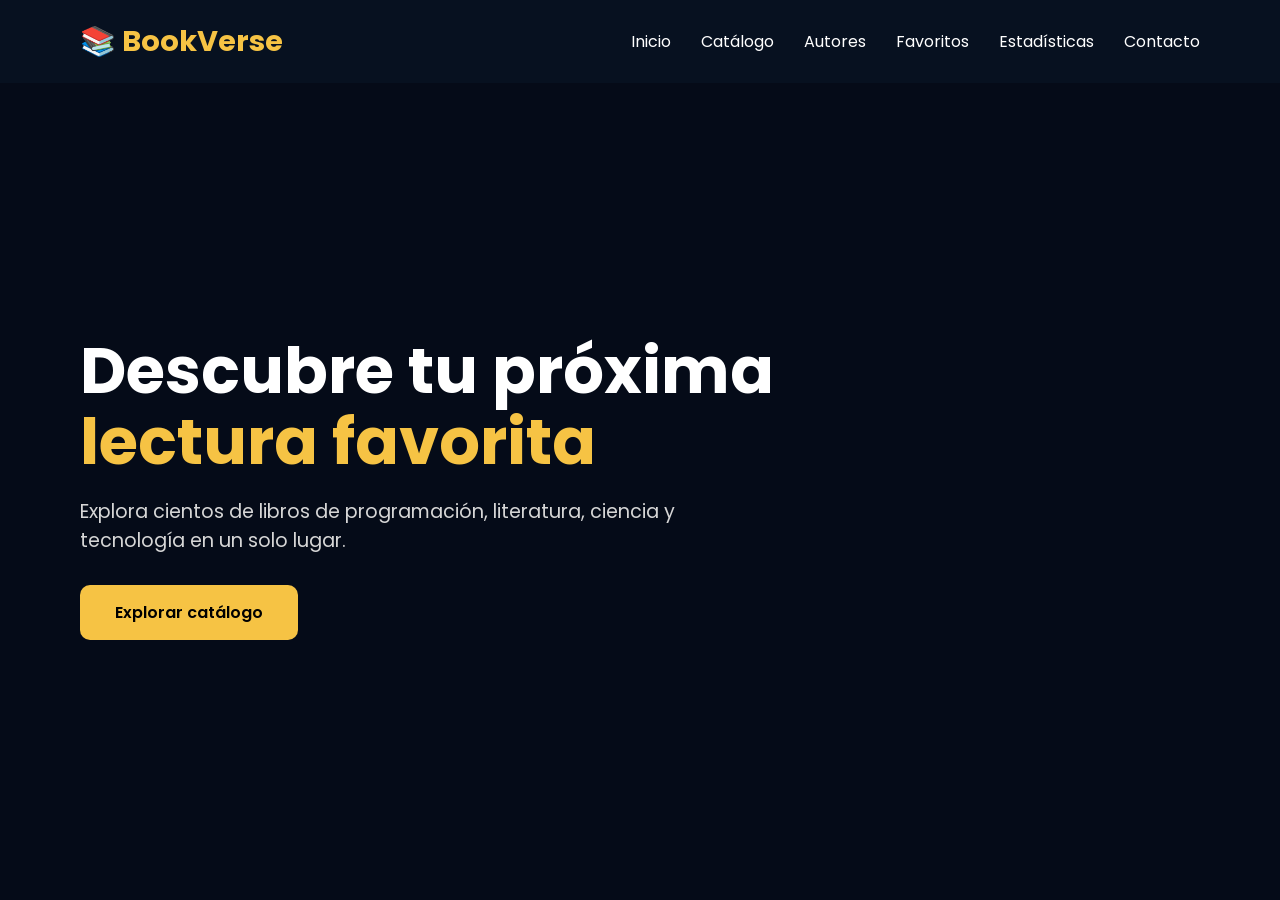
==== index.html @ c9e6c954 "Agregación de XML y esquemas XSD" ====
<!DOCTYPE html>
<html lang="es">
<head>
    <meta charset="UTF-8">
    <meta name="viewport" content="width=device-width, initial-scale=1.0">
    <title>BookVerse | Inicio</title>

    <link rel="stylesheet" href="css/estilos.css">

    <!-- Google Fonts -->
    <link href="https://fonts.googleapis.com/css2?family=Poppins:wght@300;400;500;600;700&display=swap" rel="stylesheet">
</head>

<body>

    <!-- NAVBAR -->
    <header>
        <nav class="navbar">

            <div class="logo">
                📚 BookVerse
            </div>

            <ul class="menu">
                <li><a href="index.html">Inicio</a></li>
                <li><a href="catalogo.html">Catálogo</a></li>
                <li><a href="autores.html">Autores</a></li>
                <li><a href="favoritos.html">Favoritos</a></li>
                <li><a href="estadisticas.html">Estadísticas</a></li>
                <li><a href="contacto.html">Contacto</a></li>
            </ul>

        </nav>
    </header>

    <!-- HERO -->
    <section class="hero">

        <div class="hero-content">

            <h1>
                Descubre tu próxima
                <span>lectura favorita</span>
            </h1>

            <p>
                Explora cientos de libros de programación,
                literatura, ciencia y tecnología en un solo lugar.
            </p>

            <a href="catalogo.html" class="btn">
                Explorar catálogo
            </a>

        </div>

    </section>

</body>
</html>
---- css/estilos.css ----
*{
    margin:0;
    padding:0;
    box-sizing:border-box;
}

body{
    font-family:'Poppins', sans-serif;
    background:#050b18;
    color:white;
}

/* NAVBAR */

.navbar{
    display:flex;
    justify-content:space-between;
    align-items:center;

    padding:20px 80px;

    background:#071120;
}

.logo{
    font-size:1.8rem;
    font-weight:700;
    color:#f6c344;
}

.menu{
    display:flex;
    gap:30px;
    list-style:none;
}

.menu a{
    text-decoration:none;
    color:white;
    transition:.3s;
}

.menu a:hover{
    color:#f6c344;
}

/* HERO */

.hero{
    min-height:calc(100vh - 90px);

    display:flex;
    align-items:center;

    padding:0 80px;

    background:
    linear-gradient(
        rgba(5,11,24,.75),
        rgba(5,11,24,.90)
    ),
    url("https://images.unsplash.com/photo-1521587760476-6c12a4b040da");

    background-size:cover;
    background-position:center;
}

.hero-content{
    max-width:700px;
}

.hero h1{
    font-size:4rem;
    line-height:1.1;
    margin-bottom:20px;
}

.hero span{
    color:#f6c344;
}

.hero p{
    font-size:1.2rem;
    margin-bottom:30px;
    color:#d6d6d6;
}

.btn{
    display:inline-block;

    background:#f6c344;
    color:black;

    padding:15px 35px;

    border-radius:10px;

    text-decoration:none;
    font-weight:600;

    transition:.3s;
}

.btn:hover{
    transform:translateY(-3px);
}
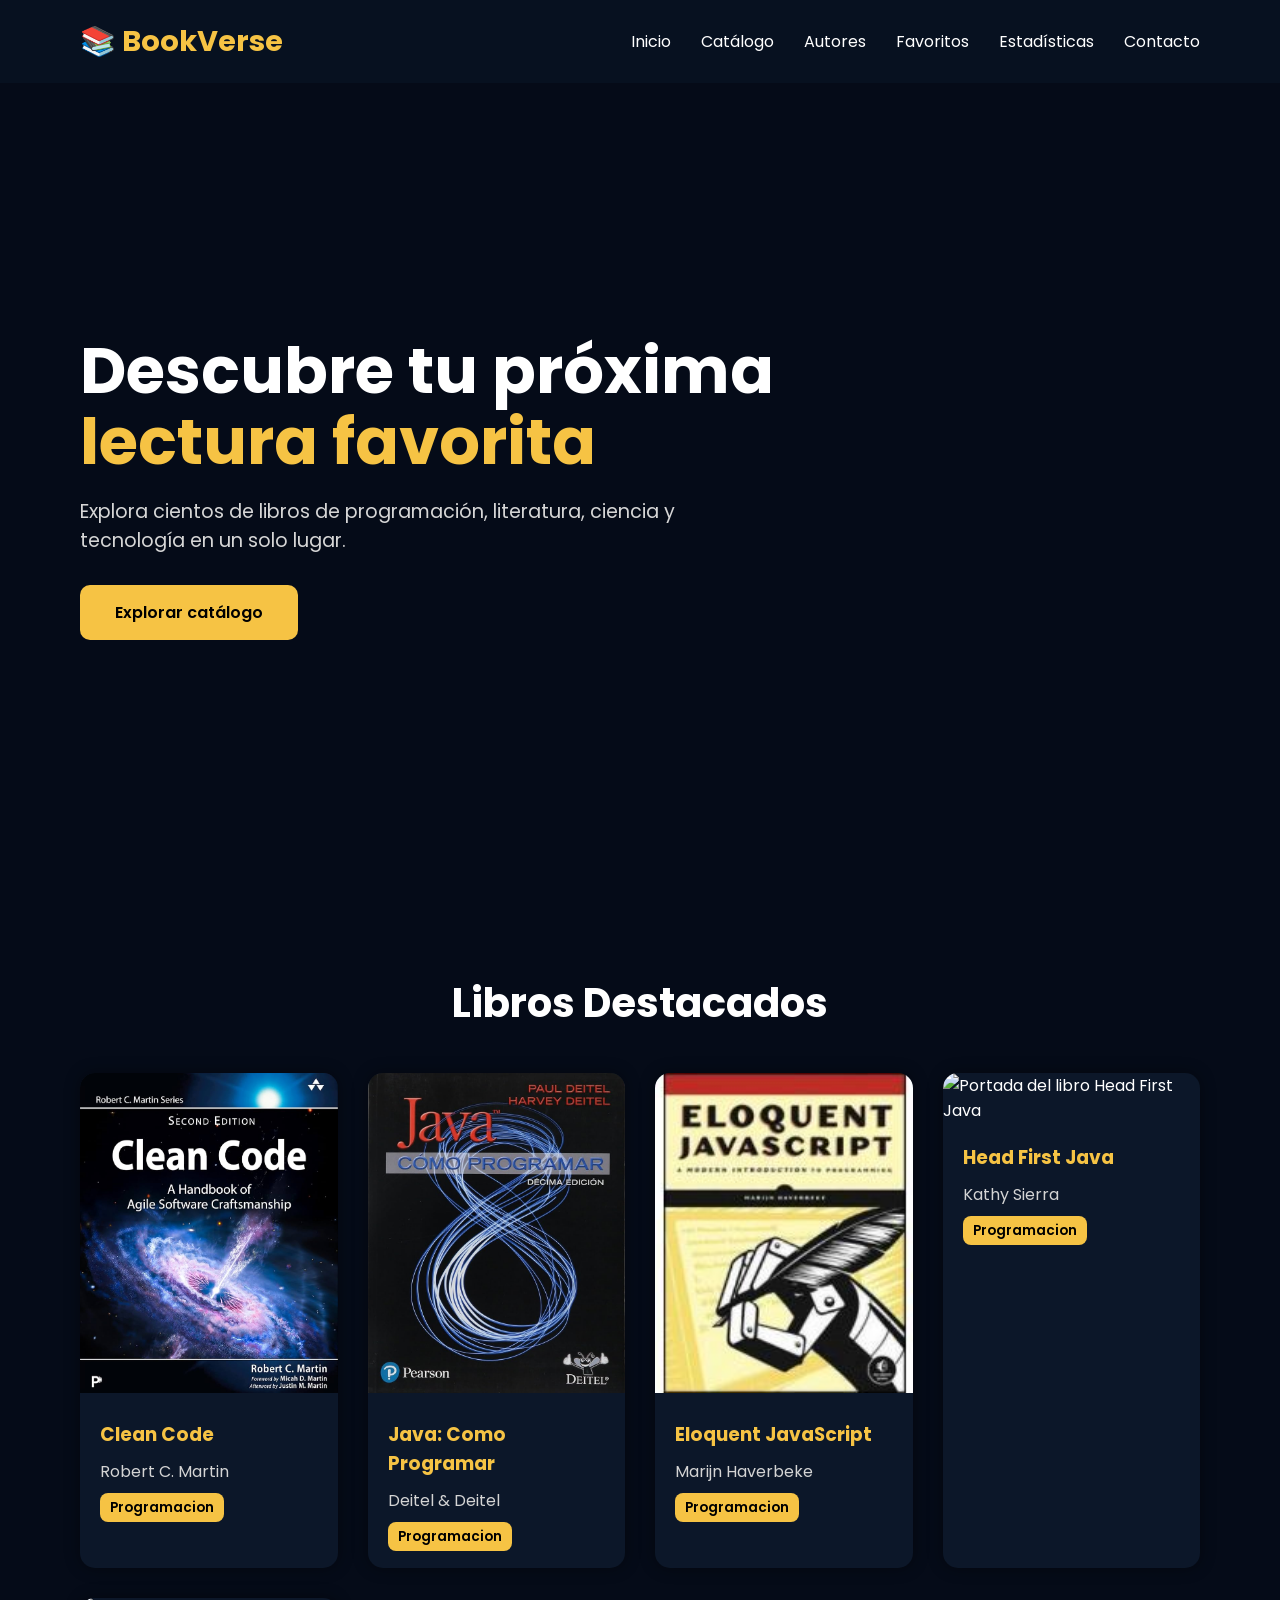
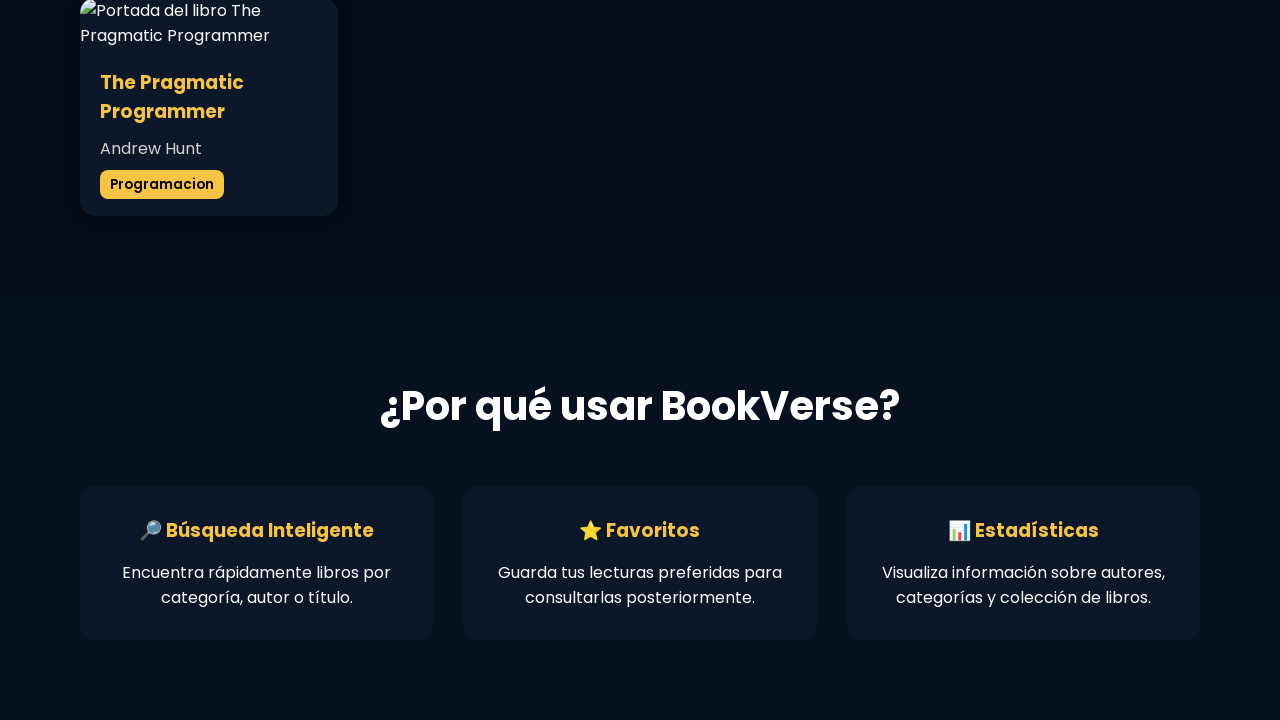
==== commit 484b3342: "pagina de inicio completa" ====
--- a/index.html
+++ b/index.html
@@ -55,6 +55,50 @@
         </div>
 
     </section>
+    <section class="destacados">
+
+    <h2>Libros Destacados</h2>
+
+    <div id="contenedor-libros"></div>
+
+   </section>
+   <section class="beneficios">
+
+    <h2>¿Por qué usar BookVerse?</h2>
+
+    <div class="contenedor-beneficios">
+
+        <article class="beneficio">
+            <h3>🔎 Búsqueda Inteligente</h3>
+            <p>
+                Encuentra rápidamente libros por categoría,
+                autor o título.
+            </p>
+        </article>
+
+        <article class="beneficio">
+            <h3>⭐ Favoritos</h3>
+            <p>
+                Guarda tus lecturas preferidas para
+                consultarlas posteriormente.
+            </p>
+        </article>
+
+        <article class="beneficio">
+            <h3>📊 Estadísticas</h3>
+            <p>
+                Visualiza información sobre autores,
+                categorías y colección de libros.
+            </p>
+        </article>
+
+    </div>
+
+</section>
+
+<script src="js/datos.js"></script>
+<script src="js/index.js"></script>
+
 
 </body>
 </html>
--- a/css/estilos.css
+++ b/css/estilos.css
@@ -103,4 +103,103 @@
 
 .btn:hover{
     transform:translateY(-3px);
+}
+
+/* LIBROS DESTACADOS */
+
+
+.destacados{
+    padding:80px;
+}
+
+.destacados h2{
+    font-size:2.5rem;
+    margin-bottom:40px;
+    text-align:center;
+}
+
+#contenedor-libros{
+    display:grid;
+    grid-template-columns:repeat(auto-fit,minmax(220px,1fr));
+    gap:30px;
+}
+
+.tarjeta-libro{
+    background:#0c1729;
+
+    border-radius:15px;
+
+    overflow:hidden;
+
+    transition:.3s;
+
+    box-shadow:0 0 15px rgba(0,0,0,.4);
+}
+
+.tarjeta-libro:hover{
+    transform:translateY(-10px);
+}
+
+.tarjeta-libro img{
+    width:100%;
+    height:320px;
+    object-fit:cover;
+}
+
+.info-libro{
+    padding:20px;
+}
+
+.info-libro h3{
+    margin-bottom:10px;
+    color:#f6c344;
+}
+
+.info-libro p{
+    color:#d4d4d4;
+    margin-bottom:10px;
+}
+
+.info-libro span{
+    background:#f6c344;
+
+    color:black;
+
+    padding:5px 10px;
+
+    border-radius:8px;
+
+    font-size:.85rem;
+
+    font-weight:600;
+}
+/* BENEFICIOS */
+
+.beneficios{
+    padding:80px;
+    background:#071120;
+}
+
+.beneficios h2{
+    text-align:center;
+    margin-bottom:50px;
+    font-size:2.5rem;
+}
+
+.contenedor-beneficios{
+    display:grid;
+    grid-template-columns:repeat(auto-fit,minmax(250px,1fr));
+    gap:30px;
+}
+
+.beneficio{
+    background:#0c1729;
+    padding:30px;
+    border-radius:15px;
+    text-align:center;
+}
+
+.beneficio h3{
+    margin-bottom:15px;
+    color:#f6c344;
 }
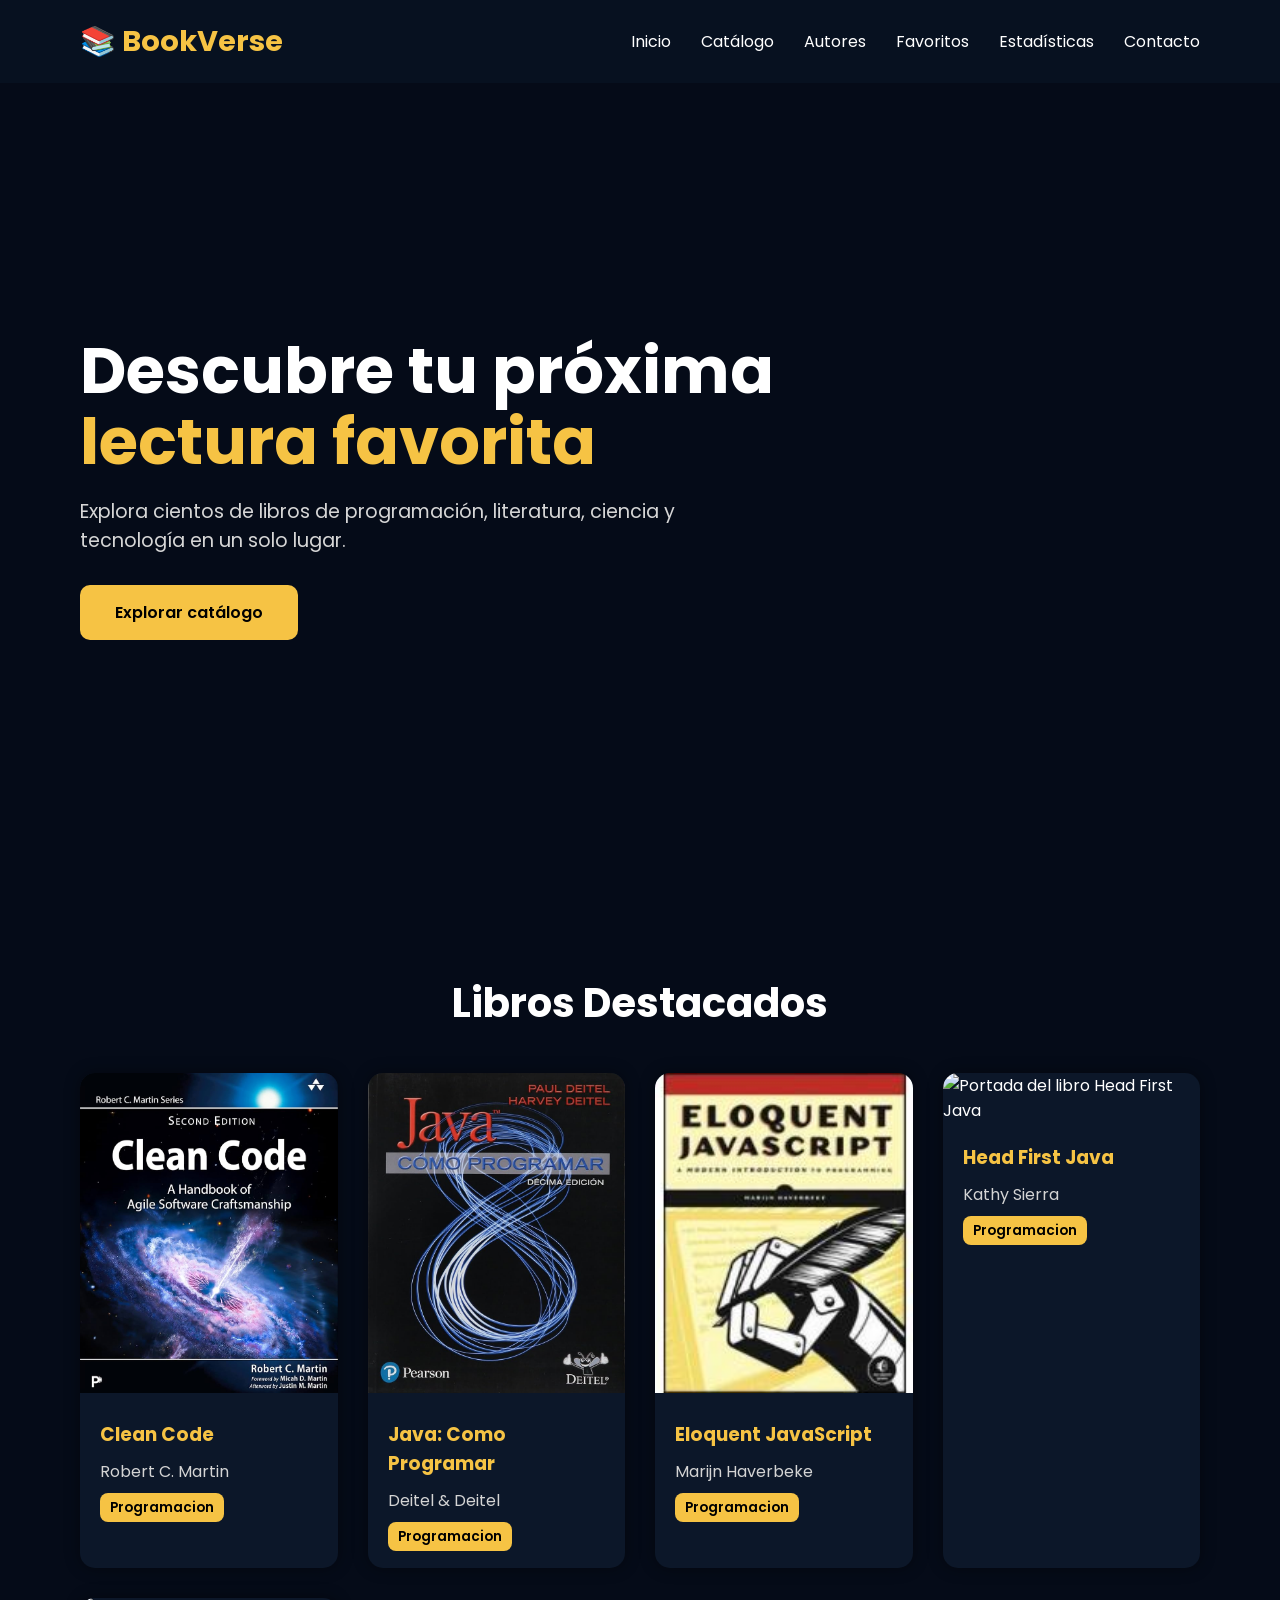
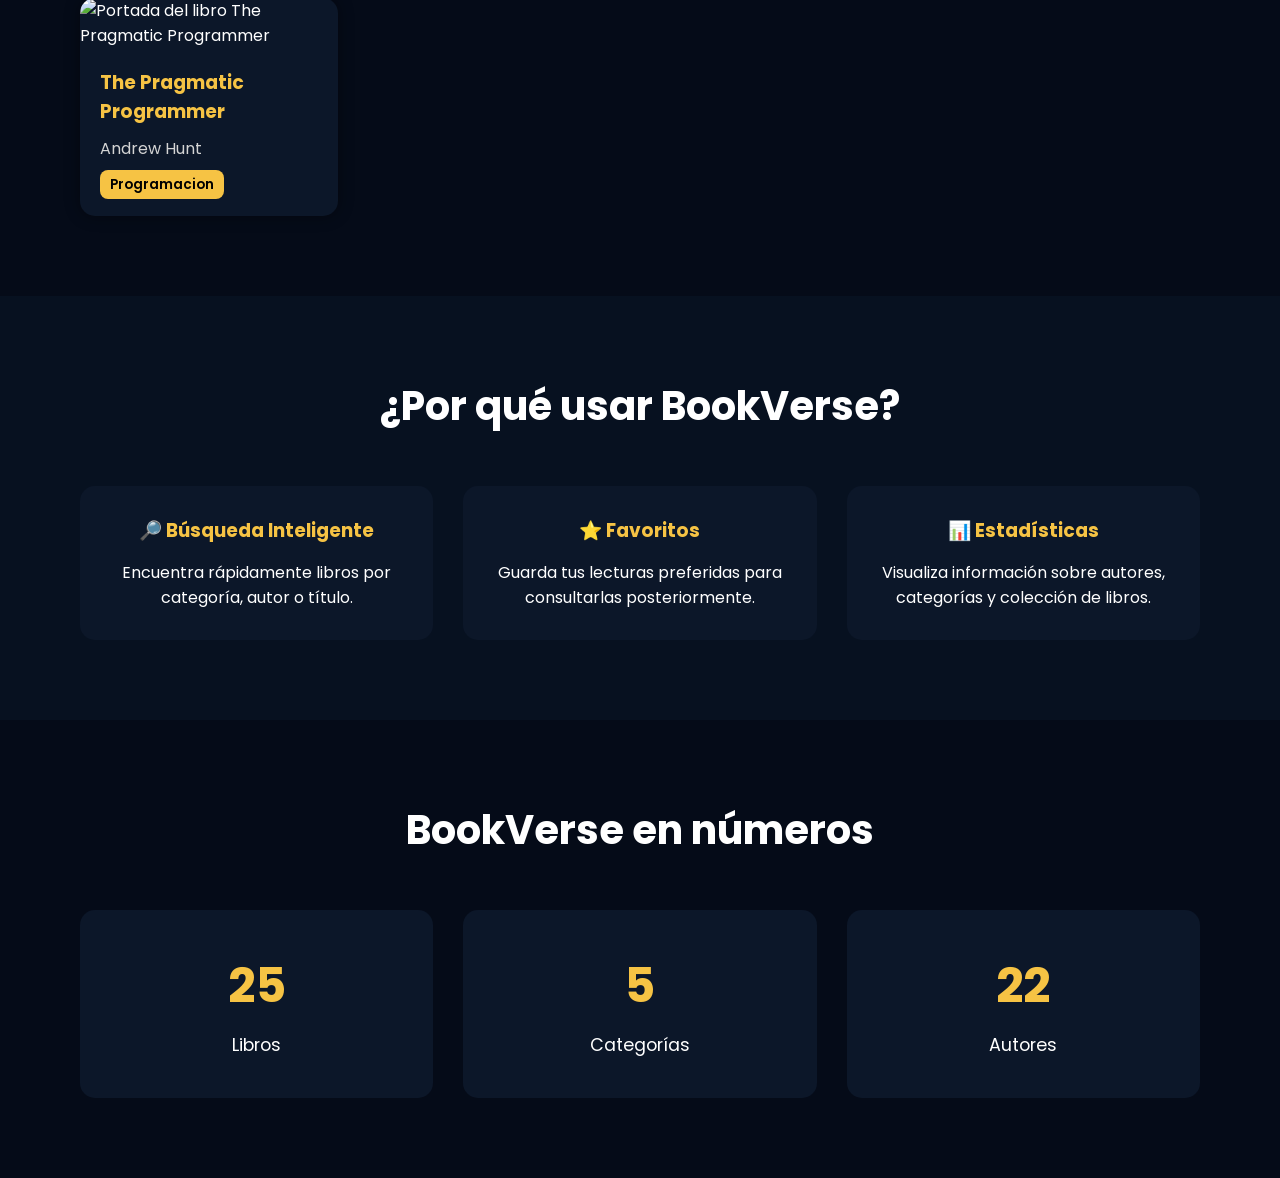
==== commit 2c7b1789: "filtros y buscador en catalogo" ====
--- a/index.html
+++ b/index.html
@@ -94,7 +94,34 @@
 
     </div>
 
+    </section>
+
+    <section class="estadisticas">
+
+    <h2>BookVerse en números</h2>
+
+    <div class="contenedor-estadisticas">
+
+        <article class="estadistica">
+            <h3 id="totalLibros"></h3>
+            <p>Libros</p>
+        </article>
+
+        <article class="estadistica">
+            <h3 id="totalCategorias"></h3>
+            <p>Categorías</p>
+        </article>
+
+        <article class="estadistica">
+            <h3 id="totalAutores"></h3>
+            <p>Autores</p>
+        </article>
+
+    </div>
+
 </section>
+
+
 
 <script src="js/datos.js"></script>
 <script src="js/index.js"></script>
--- a/css/estilos.css
+++ b/css/estilos.css
@@ -202,4 +202,102 @@
 .beneficio h3{
     margin-bottom:15px;
     color:#f6c344;
+}
+/* ESTADISTICAS */
+
+.estadisticas{
+    padding:80px;
+}
+
+.estadisticas h2{
+    text-align:center;
+    margin-bottom:50px;
+    font-size:2.5rem;
+}
+
+.contenedor-estadisticas{
+    display:grid;
+    grid-template-columns:repeat(auto-fit,minmax(200px,1fr));
+    gap:30px;
+}
+
+.estadistica{
+    background:#0c1729;
+    border-radius:15px;
+    padding:40px;
+    text-align:center;
+}
+
+.estadistica h3{
+    font-size:3rem;
+    color:#f6c344;
+    margin-bottom:10px;
+}
+
+.estadistica p{
+    font-size:1.1rem;
+}
+/* ====================== */
+/* CATALOGO */
+/* ====================== */
+
+.catalogo-header{
+    text-align:center;
+    padding:60px 20px;
+}
+
+.catalogo-header h1{
+    font-size:3rem;
+    margin-bottom:15px;
+}
+
+.filtros{
+    display:flex;
+    justify-content:center;
+    flex-wrap:wrap;
+    gap:15px;
+
+    padding:20px;
+}
+
+.filtro-btn{
+    background:#f6c344;
+    color:black;
+
+    border:none;
+
+    padding:12px 20px;
+
+    border-radius:10px;
+
+    cursor:pointer;
+
+    font-weight:600;
+}
+
+.busqueda{
+    text-align:center;
+    margin:30px 0;
+}
+
+.busqueda input{
+    width:350px;
+    max-width:90%;
+
+    padding:12px;
+
+    border-radius:10px;
+
+    border:none;
+}
+
+#catalogo-libros{
+    display:grid;
+
+    grid-template-columns:
+    repeat(auto-fit,minmax(220px,1fr));
+
+    gap:30px;
+
+    padding:60px;
 }
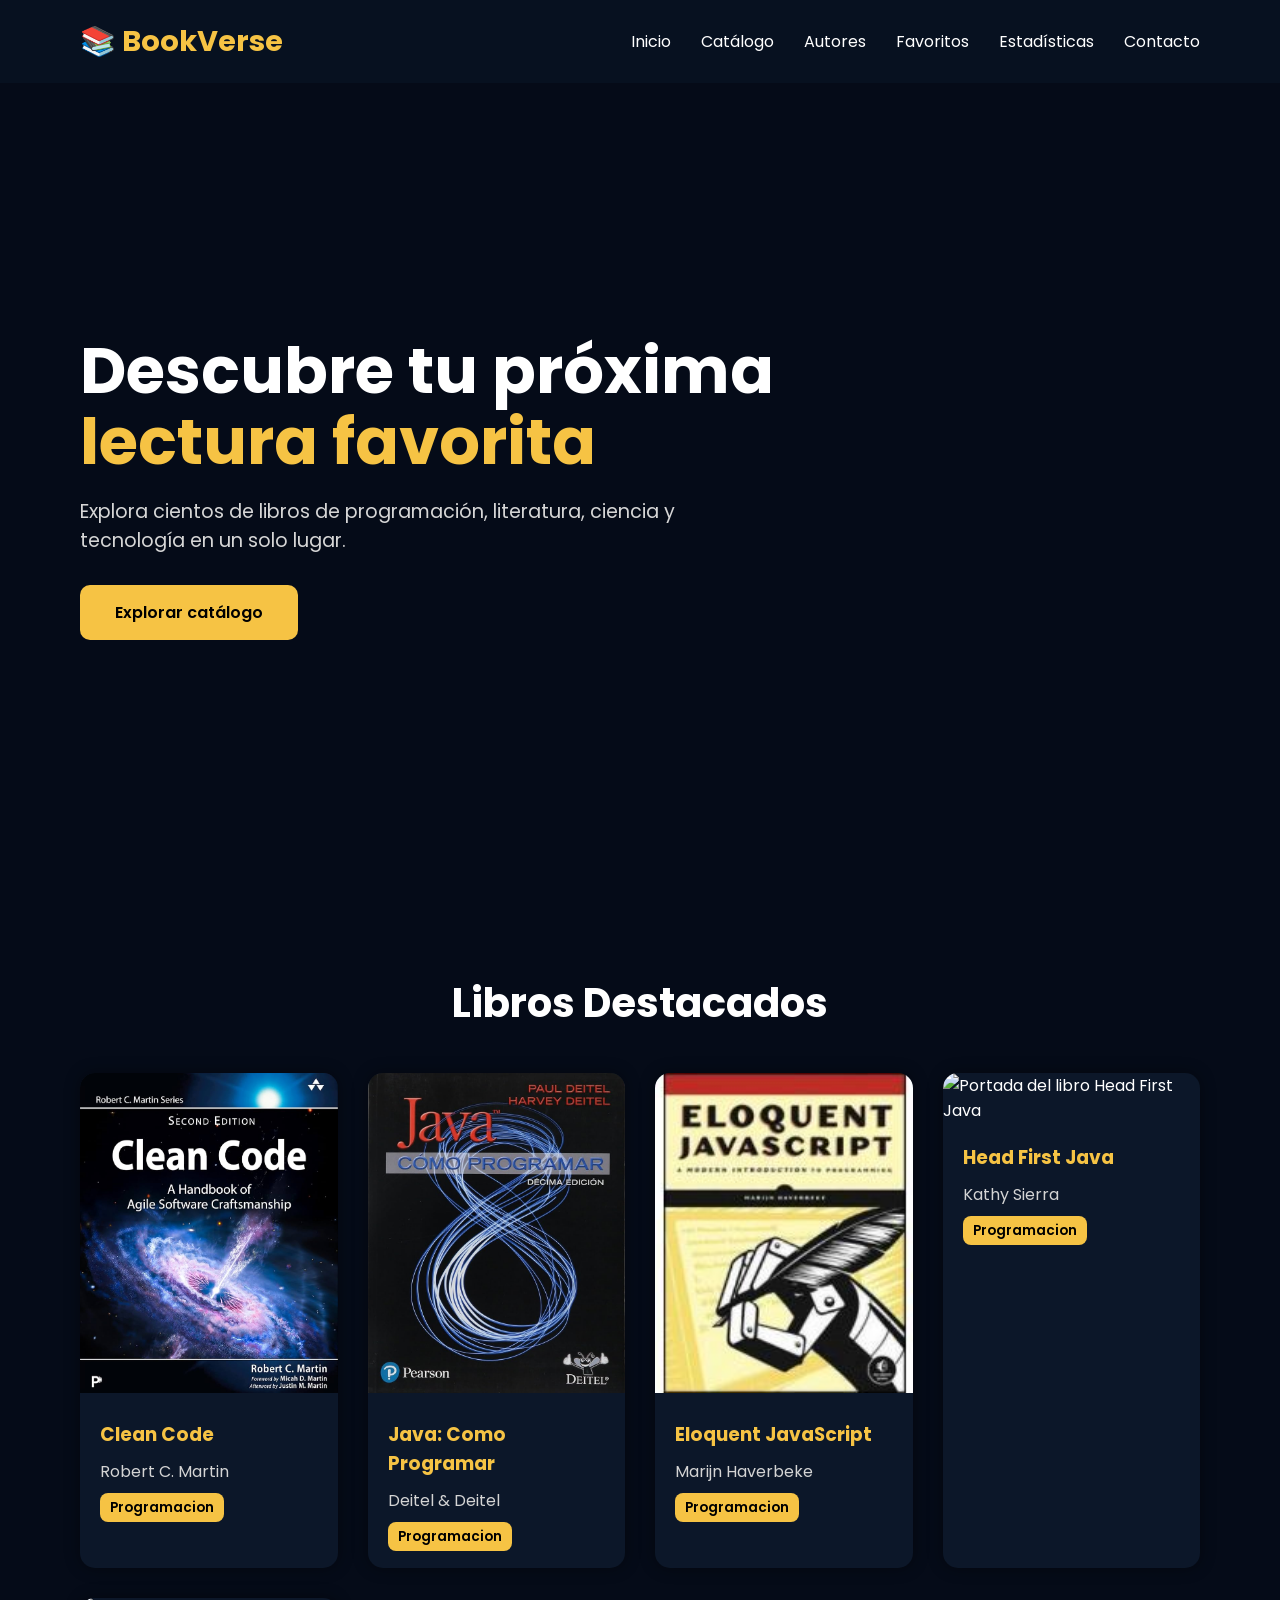
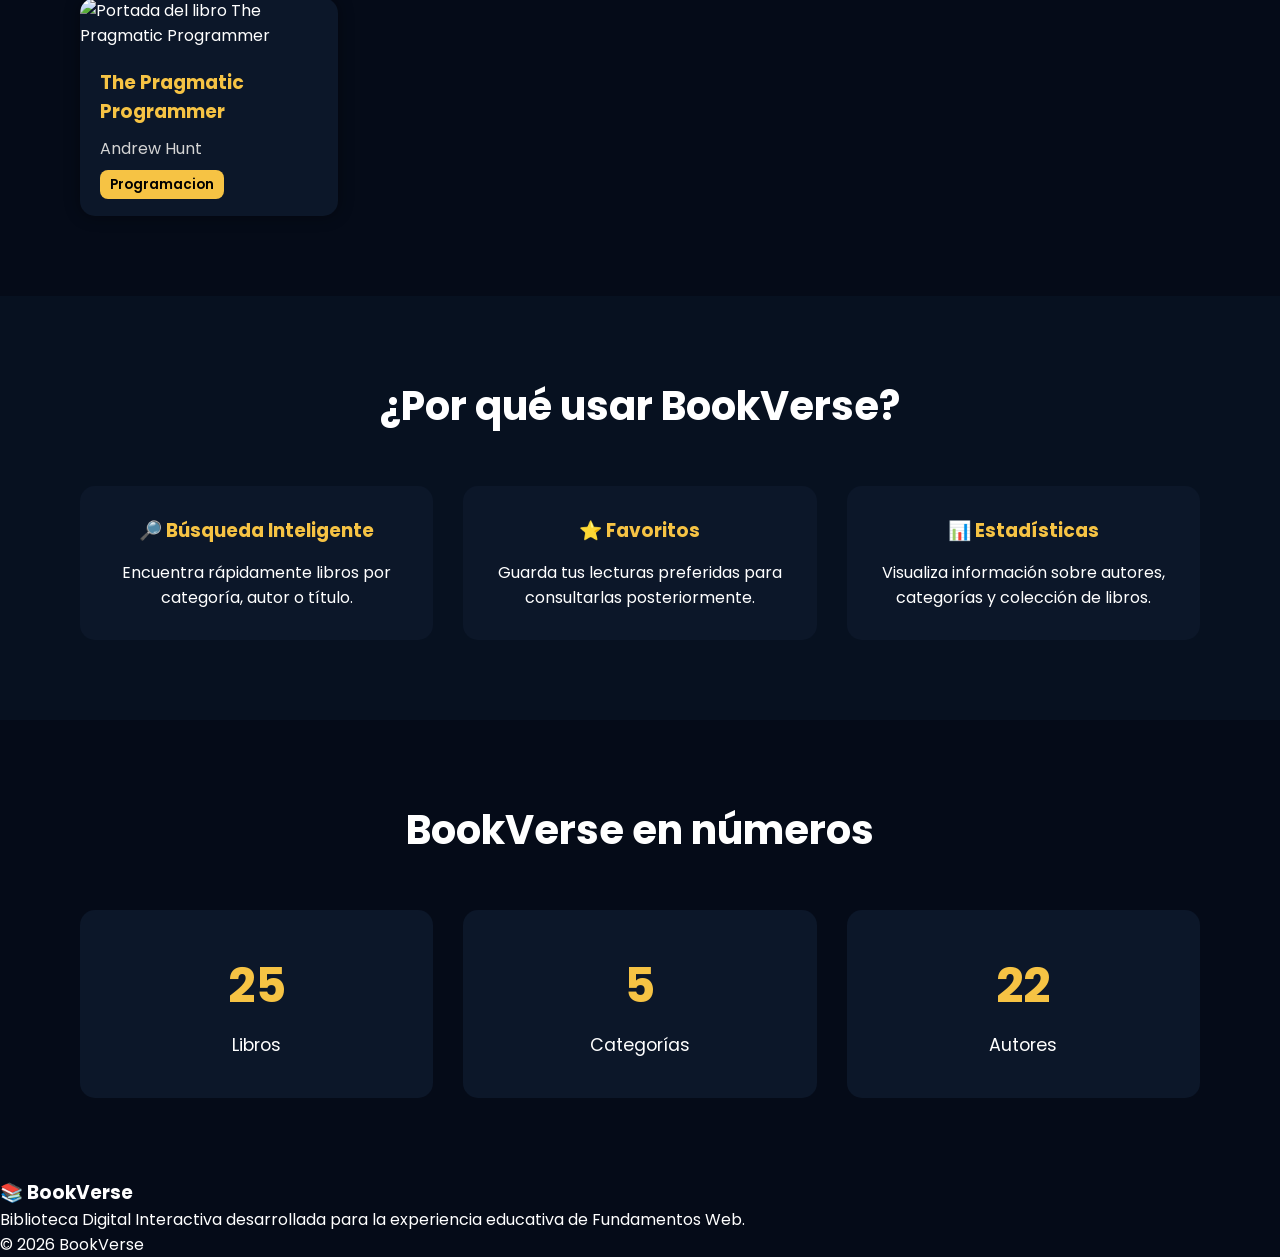
==== commit 8ede3de9: "footer y diseño responsive" ====
--- a/index.html
+++ b/index.html
@@ -125,6 +125,25 @@
 
 <script src="js/datos.js"></script>
 <script src="js/index.js"></script>
+<footer>
+
+    <div class="footer-contenido">
+
+        <h3>📚 BookVerse</h3>
+
+        <p>
+            Biblioteca Digital Interactiva desarrollada
+            para la experiencia educativa de
+            Fundamentos Web.
+        </p>
+
+        <p>
+            © 2026 BookVerse
+        </p>
+
+    </div>
+
+</footer>
 
 
 </body>
--- a/css/estilos.css
+++ b/css/estilos.css
@@ -300,4 +300,300 @@
     gap:30px;
 
     padding:60px;
+}
+
+.btn-detalle{
+
+    display:block;
+
+    margin-top:15px;
+
+    text-align:center;
+
+    background:#f6c344;
+
+    color:black;
+
+    text-decoration:none;
+
+    padding:10px;
+
+    border-radius:10px;
+
+    font-weight:600;
+}
+/* DETALLE */
+
+.detalle-container{
+
+    display:flex;
+
+    gap:50px;
+
+    padding:80px;
+
+    flex-wrap:wrap;
+}
+
+.detalle-container img{
+
+    width:320px;
+
+    border-radius:15px;
+}
+
+.detalle-info{
+
+    flex:1;
+}
+
+.detalle-info h1{
+
+    color:#f6c344;
+
+    margin-bottom:20px;
+}
+
+.detalle-info h2{
+
+    margin-bottom:20px;
+}
+
+.detalle-info p{
+
+    margin-bottom:15px;
+
+    line-height:1.7;
+}
+.btn-favorito{
+
+    margin-top:20px;
+
+    background:#f6c344;
+
+    color:black;
+
+    border:none;
+
+    padding:12px 20px;
+
+    border-radius:10px;
+
+    cursor:pointer;
+
+    font-weight:600;
+}
+#contenedor-favoritos{
+
+    display:grid;
+
+    grid-template-columns:
+    repeat(auto-fit,minmax(220px,1fr));
+
+    gap:30px;
+
+    padding:60px;
+}
+
+/* CONTACTO */
+
+.contacto-header{
+
+    text-align:center;
+
+    padding:60px 20px;
+}
+
+.contacto-header h1{
+
+    font-size:3rem;
+
+    margin-bottom:20px;
+}
+
+.contacto-container{
+
+    display:flex;
+
+    justify-content:center;
+
+    padding:40px;
+}
+
+#formContacto{
+
+    width:100%;
+
+    max-width:700px;
+
+    background:#0c1729;
+
+    padding:40px;
+
+    border-radius:15px;
+}
+
+.campo{
+
+    display:flex;
+
+    flex-direction:column;
+
+    margin-bottom:20px;
+}
+
+.campo label{
+
+    margin-bottom:8px;
+
+    font-weight:600;
+}
+
+.campo input,
+.campo select,
+.campo textarea{
+
+    padding:12px;
+
+    border:none;
+
+    border-radius:10px;
+
+    font-size:1rem;
+}
+
+.btn-enviar{
+
+    width:100%;
+
+    background:#f6c344;
+
+    color:black;
+
+    border:none;
+
+    padding:15px;
+
+    border-radius:10px;
+
+    cursor:pointer;
+
+    font-weight:700;
+
+    font-size:1rem;
+}
+
+/* ESTADISTICAS */
+
+
+.estadisticas-grid{
+
+    display:grid;
+
+    grid-template-columns:
+    repeat(auto-fit,minmax(250px,1fr));
+
+    gap:30px;
+
+    padding:40px 60px;
+}
+
+.estadistica-card{
+
+    background:#0c1729;
+
+    padding:40px;
+
+    border-radius:15px;
+
+    text-align:center;
+}
+
+.estadistica-card h2{
+
+    font-size:3rem;
+
+    color:#f6c344;
+}
+
+.tabla-categorias{
+
+    padding:60px;
+}
+
+.tabla-categorias h2{
+
+    text-align:center;
+
+    margin-bottom:30px;
+}
+
+table{
+
+    width:100%;
+
+    border-collapse:collapse;
+}
+
+th{
+
+    background:#f6c344;
+
+    color:black;
+}
+
+th,
+td{
+
+    padding:15px;
+
+    border:1px solid #2d3b52;
+
+    text-align:center;
+}
+
+/* AUTORES */
+
+#contenedor-autores{
+
+    display:grid;
+
+    grid-template-columns:
+    repeat(auto-fit,minmax(250px,1fr));
+
+    gap:30px;
+
+    padding:60px;
+}
+
+.autor-card{
+
+    background:#0c1729;
+
+    border-radius:15px;
+
+    padding:30px;
+
+    text-align:center;
+
+    transition:.3s;
+}
+
+.autor-card:hover{
+
+    transform:translateY(-8px);
+}
+
+.autor-card h2{
+
+    color:#f6c344;
+
+    margin-bottom:15px;
+
+    font-size:1.3rem;
+}
+
+.autor-card p{
+
+    color:#d4d4d4;
 }
